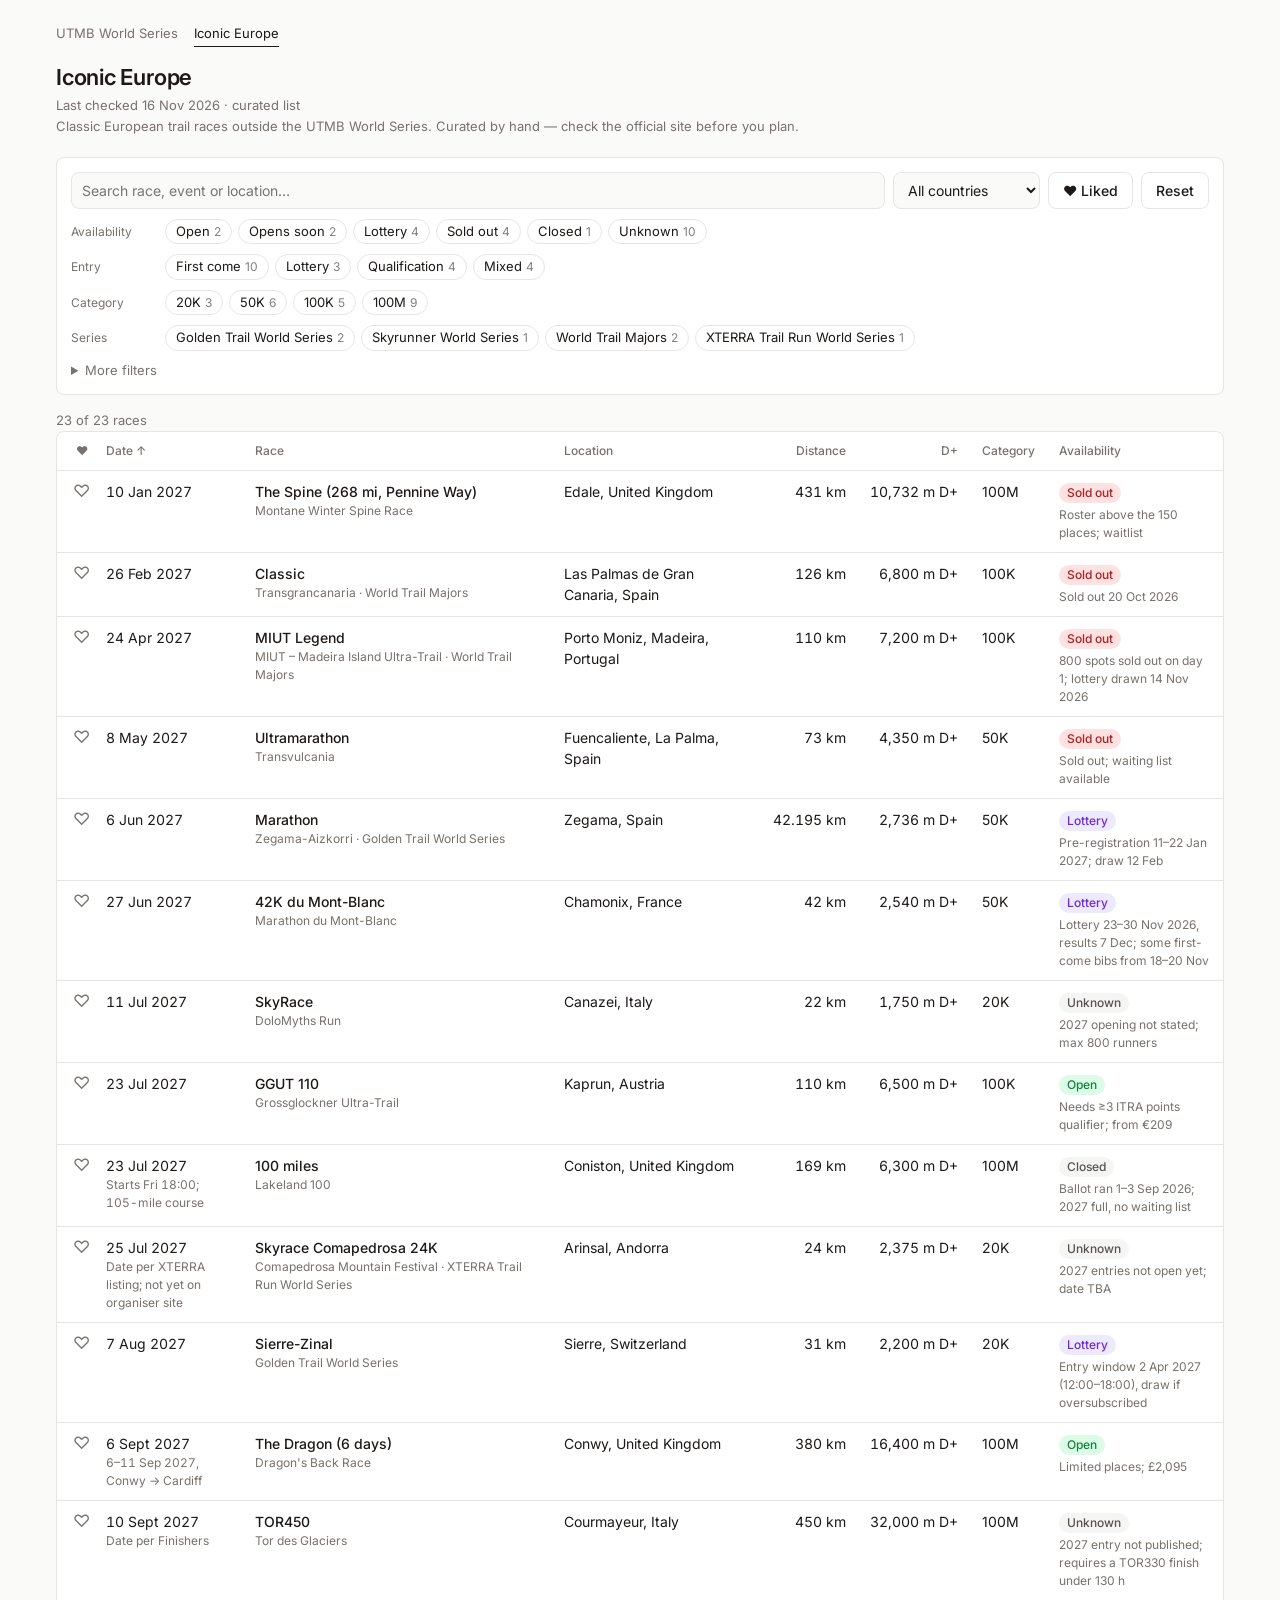
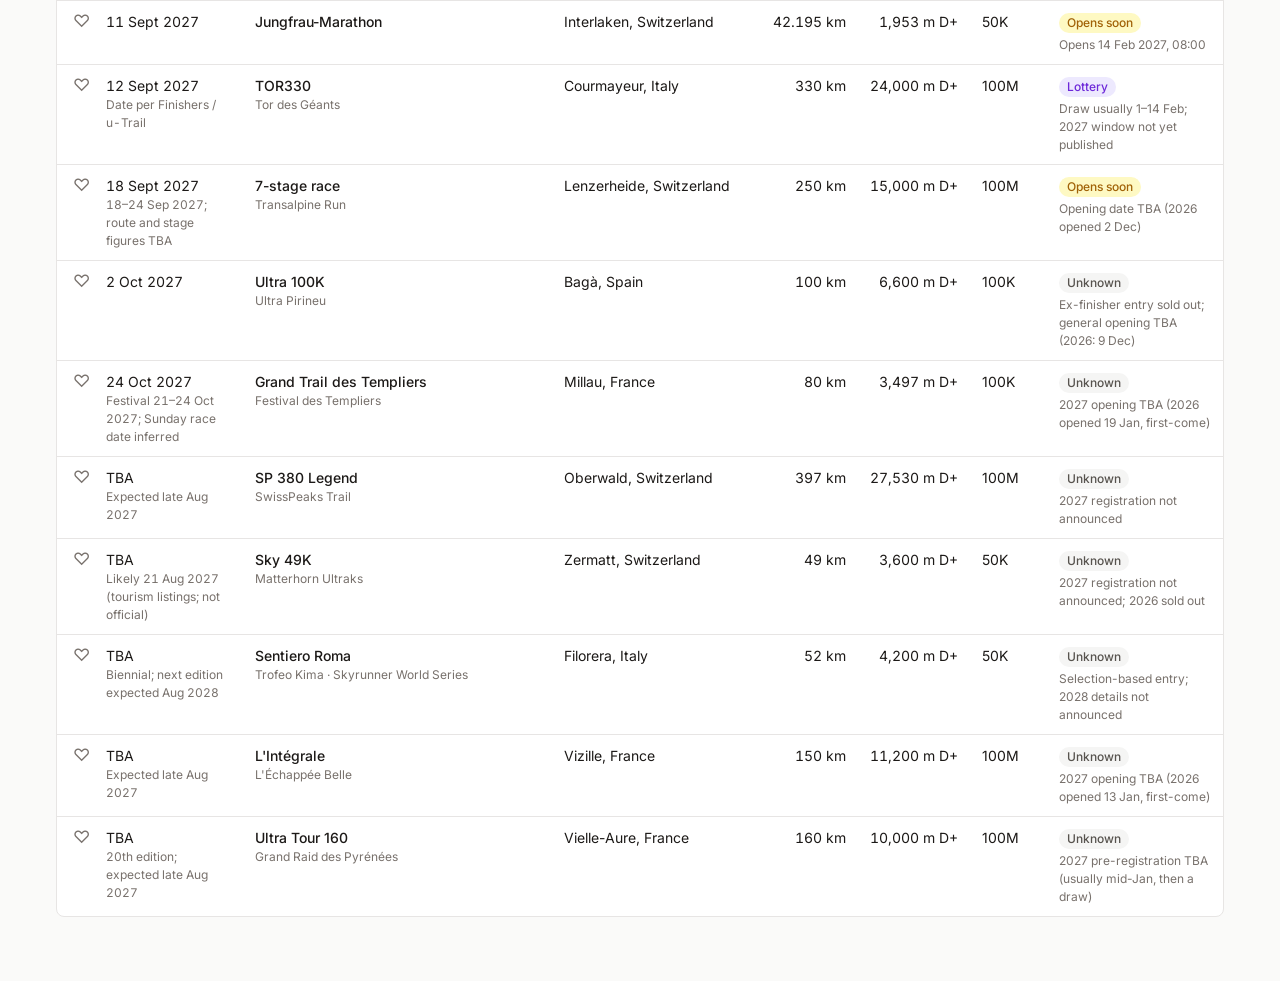
==== europe.html @ 33628088 "Add Iconic Europe page with curated non-UTMB races New europe.html reuses app.js in a curated mode: " ====
<!doctype html>
<html lang="en">
<head>
  <meta charset="utf-8">
  <meta name="viewport" content="width=device-width, initial-scale=1">
  <title>Iconic Europe Races</title>
  <meta name="description" content="Iconic European trail races outside the UTMB World Series, with dates and registration status.">
  <link rel="preconnect" href="https://fonts.googleapis.com">
  <link rel="preconnect" href="https://fonts.gstatic.com" crossorigin>
  <link href="https://fonts.googleapis.com/css2?family=Inter:wght@400;500;600&display=swap" rel="stylesheet">
  <link rel="stylesheet" href="style.css">
</head>
<body data-page="europe">
  <nav class="nav">
    <a href="./">UTMB World Series</a>
    <a href="europe.html" aria-current="page">Iconic Europe</a>
  </nav>
  <header class="top">
    <div>
      <h1>Iconic Europe</h1>
      <p class="meta" id="meta">Loading…</p>
      <p class="meta">Classic European trail races outside the UTMB World Series. Curated by hand — check the official site before you plan.</p>
    </div>
  </header>

  <section class="filters" aria-label="Filters">
    <div class="row">
      <input id="q" type="search" placeholder="Search race, event or location…" autocomplete="off">
      <select id="country" aria-label="Country"><option value="">All countries</option></select>
      <button id="liked" class="btn like-filter" type="button" aria-pressed="false">♥ Liked <span class="n" id="liked-n"></span></button>
      <button id="reset" class="btn" type="button">Reset</button>
    </div>

    <div class="group"><span class="label">Availability</span><div class="chips" id="f-status"></div></div>
    <div class="group"><span class="label">Entry</span><div class="chips" id="f-entry"></div></div>
    <div class="group"><span class="label">Category</span><div class="chips" id="f-category"></div></div>
    <div class="group"><span class="label">Series</span><div class="chips" id="f-series"></div></div>

    <details class="more">
      <summary>More filters</summary>
      <div class="ranges">
        <label>From <input id="dateFrom" type="date"></label>
        <label>To <input id="dateTo" type="date"></label>
        <label>Distance km <span class="pair"><input id="distMin" type="number" min="0" placeholder="min"><input id="distMax" type="number" min="0" placeholder="max"></span></label>
        <label>Elevation m <span class="pair"><input id="elevMin" type="number" min="0" placeholder="min"><input id="elevMax" type="number" min="0" placeholder="max"></span></label>
        <label class="check"><input id="past" type="checkbox"> Include past races</label>
      </div>
      <div class="group"><span class="label">Terrain</span><div class="chips" id="f-terrain"></div></div>
    </details>
  </section>

  <main>
    <p class="count" id="count"></p>
    <div class="table-wrap">
      <table id="table">
        <thead>
          <tr>
            <th data-sort="liked" class="like" aria-label="Liked">♥</th>
            <th data-sort="date">Date</th>
            <th data-sort="event">Race</th>
            <th data-sort="country">Location</th>
            <th data-sort="distance" class="num">Distance</th>
            <th data-sort="elevationGain" class="num">D+</th>
            <th data-sort="category">Category</th>
            <th data-sort="runningStones" class="num stones">Stones</th>
            <th data-sort="status">Availability</th>
          </tr>
        </thead>
        <tbody id="rows"></tbody>
      </table>
    </div>
    <p class="empty" id="empty" hidden>No races match these filters.</p>
  </main>

  <div class="toast" id="toast" role="status" hidden></div>

  <script src="config.js"></script>
  <script src="geo.js"></script>
  <script src="app.js"></script>
</body>
</html>
---- style.css ----
:root {
  --bg: #fafaf9;
  --surface: #ffffff;
  --text: #1c1917;
  --muted: #78716c;
  --border: #e7e5e4;
  --accent: #1c1917;
  --accent-text: #ffffff;
  --chip-on: #1c1917;
  --chip-on-text: #ffffff;
  --open: #15803d;
  --open-bg: #dcfce7;
  --soon: #a16207;
  --soon-bg: #fef9c3;
  --sold: #b91c1c;
  --sold-bg: #fee2e2;
  --closed: #57534e;
  --closed-bg: #f5f5f4;
  --like: #e11d48;
  --lottery: #6d28d9;
  --lottery-bg: #ede9fe;
  --radius: 8px;
}

@media (prefers-color-scheme: dark) {
  :root {
    --bg: #0c0a09;
    --surface: #1c1917;
    --text: #f5f5f4;
    --muted: #a8a29e;
    --border: #292524;
    --accent: #f5f5f4;
    --accent-text: #0c0a09;
    --chip-on: #f5f5f4;
    --chip-on-text: #0c0a09;
    --open: #4ade80;
    --open-bg: #14532d55;
    --soon: #facc15;
    --soon-bg: #713f1255;
    --sold: #f87171;
    --sold-bg: #7f1d1d55;
    --closed: #a8a29e;
    --closed-bg: #29252480;
    --like: #fb7185;
    --lottery: #c4b5fd;
    --lottery-bg: #4c1d9555;
  }
}

* { box-sizing: border-box; }

body {
  margin: 0;
  background: var(--bg);
  color: var(--text);
  font: 14px/1.5 Inter, system-ui, -apple-system, sans-serif;
  max-width: 1200px;
  margin-inline: auto;
  padding: 24px 16px 64px;
}

h1 { font-size: 22px; font-weight: 600; margin: 0; letter-spacing: -0.01em; }

a { color: inherit; }

.top {
  display: flex;
  align-items: flex-start;
  justify-content: space-between;
  gap: 16px;
  margin-bottom: 20px;
}

.meta, .count { color: var(--muted); margin: 2px 0 0; font-size: 13px; }

.btn {
  font: inherit;
  font-weight: 500;
  border: 1px solid var(--border);
  background: var(--surface);
  color: var(--text);
  border-radius: var(--radius);
  padding: 7px 14px;
  cursor: pointer;
  white-space: nowrap;
}
.btn:hover { border-color: var(--muted); }
.btn.primary { background: var(--accent); color: var(--accent-text); border-color: var(--accent); }
.btn:disabled { opacity: 0.6; cursor: progress; }

.filters {
  background: var(--surface);
  border: 1px solid var(--border);
  border-radius: var(--radius);
  padding: 14px;
  display: grid;
  gap: 10px;
  margin-bottom: 16px;
}

.row { display: flex; gap: 8px; flex-wrap: wrap; }
.row input[type=search] { flex: 1 1 240px; }

input, select {
  font: inherit;
  color: var(--text);
  background: var(--bg);
  border: 1px solid var(--border);
  border-radius: var(--radius);
  padding: 6px 10px;
  min-width: 0;
}
input:focus, select:focus { outline: 2px solid var(--muted); outline-offset: -1px; }

.group { display: flex; gap: 10px; align-items: baseline; flex-wrap: wrap; }
.label { color: var(--muted); font-size: 12px; width: 84px; flex-shrink: 0; }

.chips { display: flex; flex-wrap: wrap; gap: 6px; flex: 1; }
.chip {
  font: inherit;
  font-size: 13px;
  border: 1px solid var(--border);
  background: transparent;
  color: var(--text);
  border-radius: 999px;
  padding: 2px 10px;
  cursor: pointer;
}
.chip:hover { border-color: var(--muted); }
.chip[aria-pressed=true] { background: var(--chip-on); color: var(--chip-on-text); border-color: var(--chip-on); }
.chip .n { opacity: 0.55; margin-left: 4px; font-size: 12px; }

.more summary { cursor: pointer; color: var(--muted); font-size: 13px; }
.more[open] summary { margin-bottom: 10px; }
.ranges {
  display: grid;
  grid-template-columns: repeat(auto-fill, minmax(200px, 1fr));
  gap: 10px 16px;
  margin-bottom: 10px;
}
.ranges label { display: grid; gap: 4px; font-size: 12px; color: var(--muted); }
.ranges label.check { display: flex; align-items: center; gap: 6px; color: var(--text); font-size: 13px; }
.pair { display: flex; gap: 6px; }
.pair input { width: 50%; }

.table-wrap {
  background: var(--surface);
  border: 1px solid var(--border);
  border-radius: var(--radius);
  overflow: hidden;
}

table { width: 100%; border-collapse: collapse; }
th, td { padding: 10px 12px; text-align: left; border-bottom: 1px solid var(--border); vertical-align: top; }
tbody tr:last-child td { border-bottom: 0; }
tbody tr:hover { background: var(--bg); }
th {
  font-size: 12px;
  font-weight: 500;
  color: var(--muted);
  cursor: pointer;
  user-select: none;
  white-space: nowrap;
}
th[aria-sort=ascending]::after { content: " ↑"; }
th[aria-sort=descending]::after { content: " ↓"; }
.num { text-align: right; font-variant-numeric: tabular-nums; white-space: nowrap; }
td.date { white-space: nowrap; font-variant-numeric: tabular-nums; }

.race a { font-weight: 500; text-decoration: none; }
.race a:hover { text-decoration: underline; }
.sub { color: var(--muted); font-size: 12px; }

.badge {
  display: inline-block;
  font-size: 12px;
  font-weight: 500;
  border-radius: 999px;
  padding: 1px 8px;
  white-space: nowrap;
}
.s-registration_open { color: var(--open); background: var(--open-bg); }
.s-available_soon { color: var(--soon); background: var(--soon-bg); }
.s-registration_sold_out { color: var(--sold); background: var(--sold-bg); }
.s-registration_closed, .s-unknown { color: var(--closed); background: var(--closed-bg); }

th.like, td.like { width: 1%; padding-right: 0; text-align: center; }
.heart {
  font: inherit;
  font-size: 17px;
  line-height: 1;
  border: 0;
  background: none;
  color: var(--muted);
  cursor: pointer;
  padding: 2px 4px;
  border-radius: 4px;
}
.heart:hover { color: var(--like); }
.heart[aria-pressed=true] { color: var(--like); }

.like-filter .n { opacity: 0.6; font-size: 12px; }
.like-filter .n:empty { display: none; }
.like-filter[aria-pressed=true] { background: var(--like); border-color: var(--like); color: #fff; }

.empty { text-align: center; color: var(--muted); padding: 32px 0; }

.toast {
  position: fixed;
  left: 50%;
  bottom: 20px;
  transform: translateX(-50%);
  background: var(--accent);
  color: var(--accent-text);
  padding: 10px 16px;
  border-radius: var(--radius);
  font-size: 13px;
  max-width: calc(100% - 32px);
  box-shadow: 0 4px 16px rgb(0 0 0 / 0.15);
}

/* Phones: rows become cards */
@media (max-width: 720px) {
  .top { flex-direction: column; }
  .label { width: 100%; }
  thead { display: none; }
  table, tbody, tr, td { display: block; }
  tr { padding: 12px; border-bottom: 1px solid var(--border); position: relative; }
  tbody tr:last-child { border-bottom: 0; }
  td { border: 0; padding: 0; }
  td.race { padding-right: 100px; margin-bottom: 4px; }
  td.status { position: absolute; top: 12px; right: 12px; }
  td.status { text-align: right; }
  td.status .sub { max-width: 96px; margin-left: auto; }
  td.like { position: absolute; bottom: 8px; right: 8px; width: auto; padding: 0; }
  td.num, td.cat { display: inline; text-align: left; color: var(--muted); font-size: 12px; }
  td.num:not(.stones):not(:empty)::after, td.cat:not(:empty)::after { content: " · "; }
  td.stones:not(:empty)::before { content: "Stones "; }
  td.date { font-size: 12px; color: var(--muted); }
  td.loc { font-size: 12px; color: var(--muted); margin-bottom: 2px; }
  td.loc .sub { display: none; }
}

/* Page nav */
.nav { display: flex; gap: 16px; margin-bottom: 14px; font-size: 13px; }
.nav a { color: var(--muted); text-decoration: none; padding-bottom: 2px; border-bottom: 1px solid transparent; }
.nav a:hover { color: var(--text); }
.nav a[aria-current=page] { color: var(--text); border-bottom-color: var(--text); }

/* Curated Europe page */
.s-lottery { color: var(--lottery); background: var(--lottery-bg); }
td.status .sub { margin-top: 3px; max-width: 180px; }
[data-page=europe] .stones { display: none; }
[data-page=europe] td.loc .sub { display: none; }
td.date .sub { white-space: normal; max-width: 140px; }
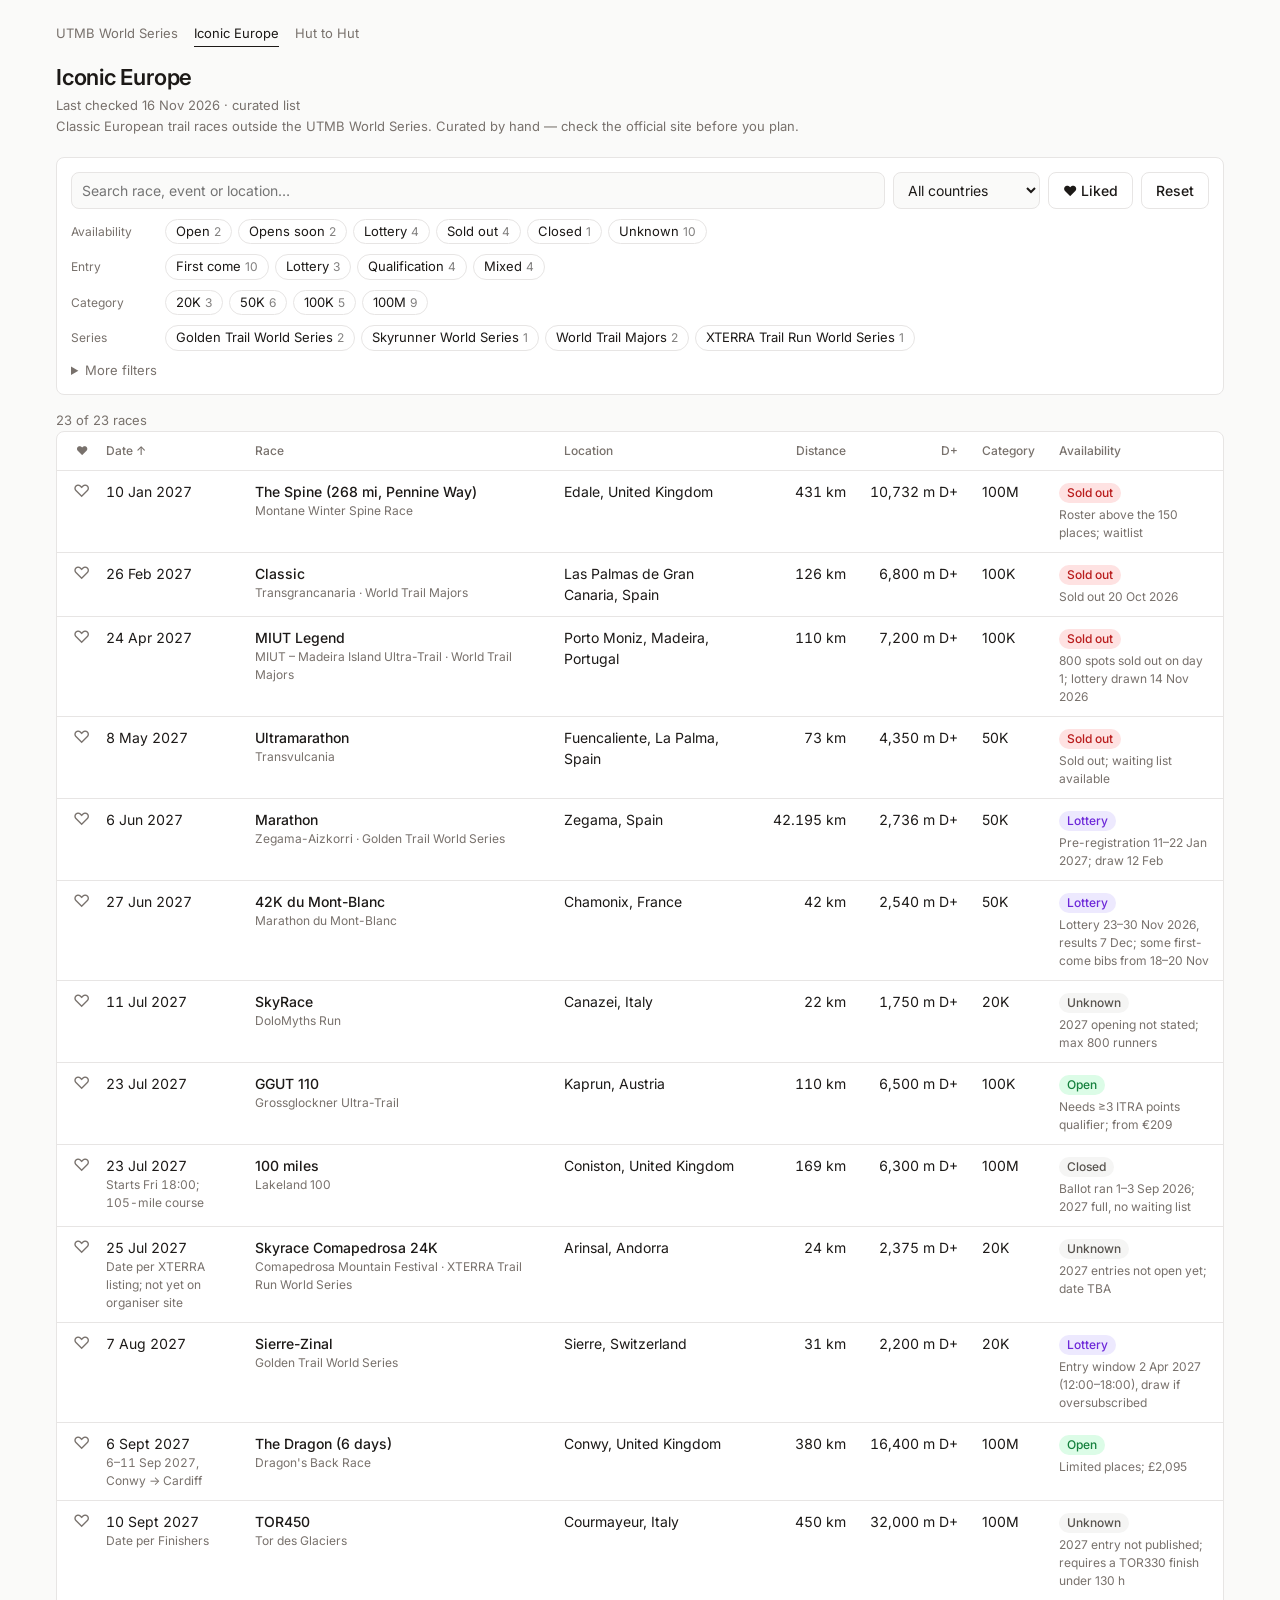
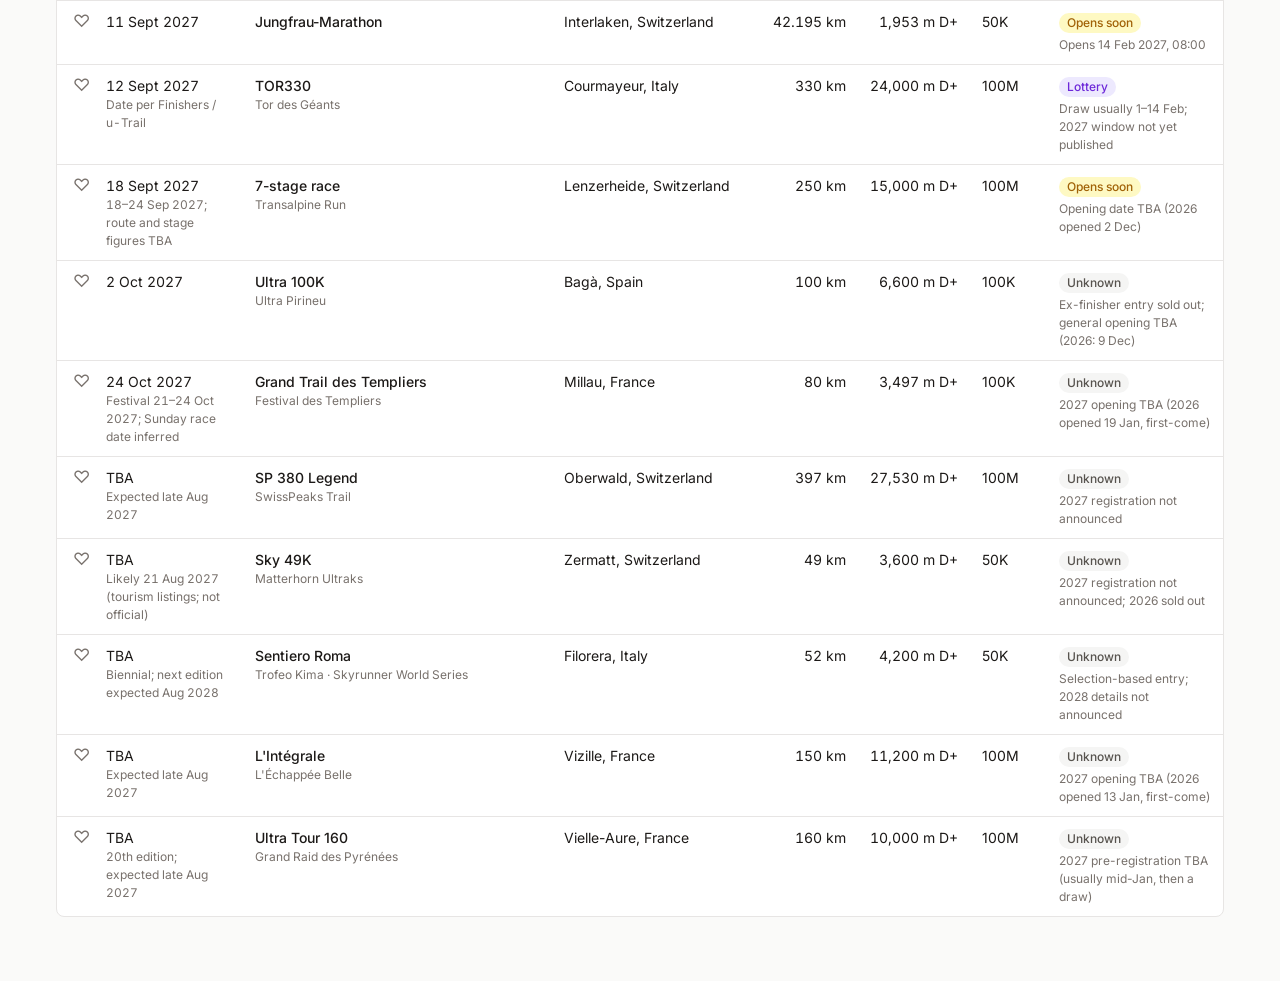
==== commit f4672c55: "Add Hut to Hut routes page and Google Maps location links New huts.html/huts.js lists 20 curated Eur" ====
--- a/europe.html
+++ b/europe.html
@@ -14,6 +14,7 @@
   <nav class="nav">
     <a href="./">UTMB World Series</a>
     <a href="europe.html" aria-current="page">Iconic Europe</a>
+    <a href="huts.html">Hut to Hut</a>
   </nav>
   <header class="top">
     <div>
--- a/style.css
+++ b/style.css
@@ -253,3 +253,29 @@
 [data-page=europe] .stones { display: none; }
 [data-page=europe] td.loc .sub { display: none; }
 td.date .sub { white-space: normal; max-width: 140px; }
+a.map { text-decoration: none; }
+a.map:hover { text-decoration: underline; }
+
+/* Hut to Hut page */
+.b-done { color: var(--lottery); background: var(--lottery-bg); margin-left: 6px; vertical-align: 1px; }
+.d-moderate { color: var(--open); background: var(--open-bg); }
+.d-challenging { color: var(--soon); background: var(--soon-bg); }
+.d-demanding { color: var(--sold); background: var(--sold-bg); }
+[data-page=huts] tr.route td { border-bottom: 0; padding-bottom: 4px; }
+[data-page=huts] tbody tr.route:hover, [data-page=huts] tbody tr.route:hover + tr.detail { background: var(--bg); }
+[data-page=huts] tbody tr.detail:hover { background: transparent; }
+tr.detail td { padding-top: 0; font-size: 12px; color: var(--muted); }
+tr.detail span { display: inline-block; margin: 0 16px 2px 0; }
+tr.detail b { font-weight: 500; color: var(--text); margin-right: 4px; }
+td.season { white-space: nowrap; }
+
+@media (max-width: 720px) {
+  [data-page=huts] tr.route { border-bottom: 0; padding-bottom: 0; }
+  [data-page=huts] td.days:not(:empty)::after { content: " days · "; }
+  [data-page=huts] td.high:not(:empty)::before { content: "↑ "; }
+  [data-page=huts] td.race { padding-right: 110px; }
+  tr.detail td:first-child { display: none; }
+  [data-page=huts] td.season::after { content: none; }
+  [data-page=huts] td.loc .sub { display: block; }
+  tr.detail { padding-top: 4px; }
+}
